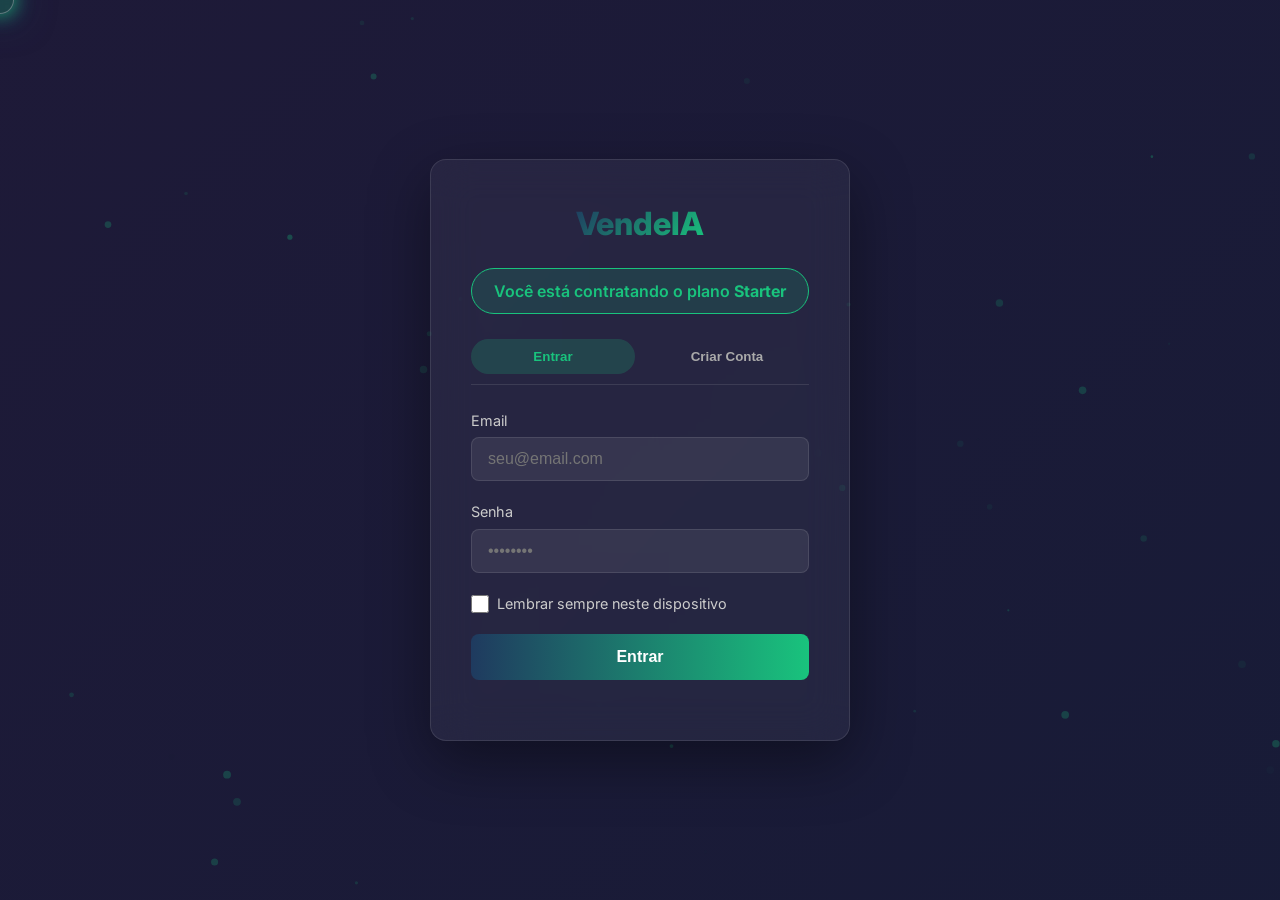
==== auth.html @ 47ccb395 "Add files via upload" ====
<!DOCTYPE html>
<html lang="pt-BR">
<head>
    <meta charset="UTF-8">
    <meta name="viewport" content="width=device-width, initial-scale=1.0">
    <title>VendeIA · Autenticação</title>
    <link rel="preconnect" href="https://fonts.googleapis.com">
    <link rel="preconnect" href="https://fonts.gstatic.com" crossorigin>
    <link href="https://fonts.googleapis.com/css2?family=Inter:opsz,wght@14..32,400;14..32,500;14..32,600;14..32,700&display=swap" rel="stylesheet">
    <link rel="stylesheet" href="style.css">
</head>
<body>
    <!-- Fundo animado (mesmo do site) -->
    <div class="animated-bg"></div>
    <div id="cursor-glow"></div>
    <canvas id="particles-canvas"></canvas>

    <div class="auth-wrapper">
        <div class="auth-card">
            <!-- Logo -->
            <div class="auth-logo">
                <img src="assets/img/logo.png" alt="VendeIA" onerror="this.style.display='none'; this.parentElement.innerHTML='<span>VendeIA</span>'">
            </div>

            <!-- Plano escolhido via URL -->
            <div class="auth-plan-info" id="planInfo"></div>

            <!-- Tabs -->
            <div class="auth-tabs">
                <button class="auth-tab active" id="tabLogin" onclick="showLogin()">Entrar</button>
                <button class="auth-tab" id="tabRegister" onclick="showRegister()">Criar Conta</button>
            </div>

            <!-- FORMULÁRIO DE LOGIN -->
            <form id="loginForm" style="display: block;">
                <div class="auth-field">
                    <label>Email</label>
                    <input type="email" id="loginEmail" placeholder="seu@email.com" required>
                </div>
                <div class="auth-field">
                    <label>Senha</label>
                    <input type="password" id="loginPassword" placeholder="••••••••" required>
                </div>
                <div class="auth-remember">
                    <input type="checkbox" id="loginRemember">
                    <label for="loginRemember">Lembrar sempre neste dispositivo</label>
                </div>
                <button type="submit" class="auth-btn">Entrar</button>
            </form>

            <!-- FORMULÁRIO DE CADASTRO -->
            <form id="registerForm" style="display: none;">
                <div class="auth-field">
                    <label>Nome completo</label>
                    <input type="text" id="regNome" placeholder="Seu nome" required>
                </div>
                <div class="auth-field">
                    <label>Email</label>
                    <input type="email" id="regEmail" placeholder="seu@email.com" required>
                </div>
                <div class="auth-field">
                    <label>Senha</label>
                    <input type="password" id="regPassword" placeholder="Crie uma senha" required>
                </div>
                <div class="auth-field">
                    <label>Nome da empresa</label>
                    <input type="text" id="regEmpresa" placeholder="Minha Empresa" required>
                </div>
                <div class="auth-field">
                    <label>Nicho da empresa</label>
                    <input type="text" id="regNicho" placeholder="Ex: Barbearia, Padaria" required>
                </div>
                <div class="auth-remember">
                    <input type="checkbox" id="regRemember">
                    <label for="regRemember">Lembrar sempre neste dispositivo</label>
                </div>
                <button type="submit" class="auth-btn">Criar Conta</button>
            </form>

            <!-- Mensagem de erro -->
            <div id="authError" class="auth-error"></div>
        </div>
    </div>

    <script src="auth.js"></script>
</body>
</html>
---- style.css ----
/* ===== RESET & VARIÁVEIS ===== */
* {
    margin: 0;
    padding: 0;
    box-sizing: border-box;
    cursor: none;
}
body {
    font-family: 'Inter', sans-serif;
    background-color: #0b0f17;
    color: #FFFFFF;
    line-height: 1.5;
    overflow-x: hidden;
    position: relative;
}
:root {
    --azul-profundo: #1F3A5F;
    --verde-performance: #19C37D;
    --roxo-tech: #8B5CF6;
    --preto-carbon: #0b0f17;
    --branco: #FFFFFF;
    --grad-primary: linear-gradient(135deg, #1F3A5F 0%, #19C37D 100%);
    --grad-animado: linear-gradient(-45deg, #0F172A, #1E293B, #0ea5a4, #6366f1, #8B5CF6);
    --glass-bg: rgba(255, 255, 255, 0.03);
    --glass-border: rgba(255, 255, 255, 0.05);
}
/* ===== FUNDO GRADIENTE ANIMADO ===== */
.animated-bg {
    position: fixed;
    top: 0;
    left: 0;
    width: 100%;
    height: 100%;
    background: var(--grad-animado);
    background-size: 400% 400%;
    animation: gradientMove 12s ease infinite;
    opacity: 0.15;
    z-index: -2;
    pointer-events: none;
}
@keyframes gradientMove {
    0% { background-position: 0% 50%; }
    50% { background-position: 100% 50%; }
    100% { background-position: 0% 50%; }
}
/* ===== CURSOR GLOW ===== */
#cursor-glow {
    position: fixed;
    width: 28px;
    height: 28px;
    background: rgba(25, 195, 125, 0.25);
    border-radius: 50%;
    pointer-events: none;
    z-index: 9999;
    transform: translate(-50%, -50%);
    transition: width 0.2s, height 0.2s, background 0.2s;
    box-shadow: 0 0 20px #19C37D, 0 0 40px #1F3A5F;
    border: 1px solid rgba(255,255,255,0.3);
    backdrop-filter: blur(2px);
}
#progress-bar {
    position: fixed;
    top: 0;
    left: 0;
    width: 0%;
    height: 3px;
    background: var(--grad-primary);
    z-index: 10000;
    transition: width 0.1s ease;
    box-shadow: 0 0 15px #19C37D;
}
#particles-canvas {
    position: fixed;
    top: 0;
    left: 0;
    width: 100%;
    height: 100%;
    z-index: -1;
    pointer-events: none;
}
.floating-words {
    position: fixed;
    top: 0;
    left: 0;
    width: 100%;
    height: 100%;
    z-index: 0;
    pointer-events: none;
    overflow: hidden;
}
.floating-words span {
    position: absolute;
    font-size: clamp(1.2rem, 4vw, 2.5rem);
    font-weight: 700;
    color: rgba(25, 195, 125, 0.08);
    text-transform: uppercase;
    letter-spacing: 4px;
    white-space: nowrap;
    animation: floatWord 20s linear infinite;
    user-select: none;
    text-shadow: 0 0 10px rgba(25,195,125,0.2);
}
@keyframes floatWord {
    0% { transform: translateX(100%) translateY(0) rotate(0deg); opacity: 0; }
    10% { opacity: 0.3; }
    90% { opacity: 0.3; }
    100% { transform: translateX(-100%) translateY(-40px) rotate(5deg); opacity: 0; }
}
/* ===== HEADER ===== */
.header {
    position: fixed;
    top: 0;
    left: 0;
    width: 100%;
    padding: 10px 40px;
    display: flex;
    justify-content: space-between;
    align-items: center;
    z-index: 1000;
    backdrop-filter: blur(10px);
    background: rgba(14, 17, 23, 0.7);
    border-bottom: 1px solid rgba(25,195,125,0.2);
    height: auto;
    min-height: 70px;
}
.logo {
    position: relative;
    display: flex;
    align-items: center;
    line-height: 0;
}
.logo img {
    height: 70px;
    width: auto;
    filter: drop-shadow(0 0 20px #19C37D) drop-shadow(0 0 40px #1F3A5F);
    animation: logoGlow 3s infinite alternate;
    display: block;
}
@keyframes logoGlow {
    from { filter: drop-shadow(0 0 15px #19C37D) drop-shadow(0 0 30px #1F3A5F); }
    to { filter: drop-shadow(0 0 25px #19C37D) drop-shadow(0 0 50px #8B5CF6); }
}
.nav-menu {
    display: flex;
    gap: 30px;
}
.nav-menu a {
    color: white;
    text-decoration: none;
    font-weight: 500;
    transition: 0.3s;
    font-size: 1.1rem;
    padding: 8px 16px;
    border-radius: 40px;
    background: rgba(255,255,255,0.02);
    border: 1px solid transparent;
}
.nav-menu a:hover {
    border-color: #19C37D;
    background: rgba(25,195,125,0.1);
    box-shadow: 0 0 20px #19C37D33;
}
/* ===== CONTEÚDO PRINCIPAL (SITE) ===== */
.main-content {
    transition: opacity 0.3s ease;
}
.container {
    max-width: 1280px;
    margin: 0 auto;
    padding: 0 24px;
    position: relative;
    z-index: 10;
}
section {
    padding: 100px 0;
    position: relative;
    z-index: 10;
    scroll-margin-top: 100px;
}
h1, h2, h3 {
    font-weight: 700;
    letter-spacing: -0.02em;
}
h1 {
    font-size: clamp(2.5rem, 8vw, 4.5rem);
    line-height: 1.1;
    background: linear-gradient(to right, #FFFFFF, #19C37D);
    -webkit-background-clip: text;
    -webkit-text-fill-color: transparent;
    background-clip: text;
}
h2 {
    font-size: clamp(2rem, 5vw, 3rem);
    margin-bottom: 24px;
    background: linear-gradient(to right, #FFFFFF, #19C37D);
    -webkit-background-clip: text;
    -webkit-text-fill-color: transparent;
    background-clip: text;
}
.subhead {
    font-size: 1.25rem;
    color: #B0B0B0;
    margin-bottom: 32px;
}
.btn {
    display: inline-block;
    padding: 16px 32px;
    border-radius: 60px;
    font-weight: 600;
    text-decoration: none;
    transition: all 0.3s ease;
    border: none;
    font-size: 1rem;
    cursor: none;
    position: relative;
    overflow: hidden;
}
.btn-primary {
    background: var(--grad-primary);
    color: white;
    box-shadow: 0 0 20px #19C37D, 0 0 40px #1F3A5F;
}
.btn-primary:hover {
    transform: scale(1.05);
    box-shadow: 0 0 30px #19C37D, 0 0 60px #8B5CF6;
}
.btn-outline {
    background: transparent;
    border: 2px solid rgba(255,255,255,0.2);
    color: white;
    margin-left: 16px;
    box-shadow: 0 0 15px rgba(25,195,125,0.2);
}
.btn-outline:hover {
    border-color: #19C37D;
    background: rgba(25,195,125,0.1);
    box-shadow: 0 0 30px #19C37D;
}
/* ===== HERO COM TYPING ===== */
.hero {
    display: grid;
    grid-template-columns: 1fr 1fr;
    gap: 60px;
    align-items: center;
    min-height: 90vh;
}
.typing-container {
    font-size: 2rem;
    font-weight: 600;
    margin-bottom: 20px;
    color: #FFFFFF;
}
#typing-text {
    color: #19C37D;
    border-right: 3px solid #19C37D;
    padding-right: 5px;
    animation: blink 0.7s infinite;
}
@keyframes blink {
    50% { border-color: transparent; }
}
.hero-mockup {
    position: relative;
    animation: float 6s ease-in-out infinite;
}
.mockup-frame {
    background: rgba(15, 20, 30, 0.7);
    backdrop-filter: blur(15px);
    border-radius: 24px;
    padding: 20px;
    border: 1px solid rgba(25,195,125,0.3);
    box-shadow: 0 30px 50px -20px #19C37D, 0 0 0 2px rgba(139,92,246,0.2);
    overflow: hidden;
    aspect-ratio: 4/3;
    display: flex;
    align-items: center;
    justify-content: center;
}
.mockup-glow {
    position: absolute;
    top: -10%;
    left: -10%;
    width: 120%;
    height: 120%;
    background: radial-gradient(circle at 30% 50%, rgba(25,195,125,0.3), transparent 70%);
    filter: blur(40px);
    z-index: -1;
}
.mockup-animated {
    width: 100%;
    height: 100%;
    background: linear-gradient(145deg, #1F3A5F, #0E1117);
    border-radius: 16px;
    display: flex;
    flex-direction: column;
    padding: 16px;
    gap: 8px;
}
.mockup-bar {
    height: 12px;
    width: 80%;
    background: rgba(255,255,255,0.1);
    border-radius: 20px;
    position: relative;
    overflow: hidden;
}
.mockup-bar::after {
    content: '';
    position: absolute;
    top: 0;
    left: 0;
    height: 100%;
    width: 60%;
    background: linear-gradient(90deg, #19C37D, #1F3A5F);
    border-radius: 20px;
    animation: loading 2s infinite alternate;
}
@keyframes loading {
    0% { width: 20%; }
    100% { width: 80%; }
}
/* ===== NÚMEROS GRANDES ===== */
.social-proof {
    display: flex;
    justify-content: space-around;
    flex-wrap: wrap;
    gap: 40px;
    margin: 60px 0;
    text-align: center;
}
.social-item {
    font-size: 2.8rem;
    font-weight: 800;
    background: linear-gradient(135deg, #FFFFFF, #19C37D, #8B5CF6);
    -webkit-background-clip: text;
    -webkit-text-fill-color: transparent;
    background-clip: text;
}
.social-item span {
    display: block;
    font-size: 1.2rem;
    color: #CCC;
    font-weight: 400;
    -webkit-text-fill-color: #CCC;
    background: none;
}
/* ===== CARDS FLUTUANTES ===== */
.cards-grid {
    display: grid;
    grid-template-columns: repeat(auto-fit, minmax(250px, 1fr));
    gap: 30px;
    margin-top: 50px;
}
.benefit-card {
    background: var(--glass-bg);
    backdrop-filter: blur(10px);
    border: 1px solid var(--glass-border);
    border-radius: 28px;
    padding: 40px 24px;
    text-align: center;
    transition: all 0.4s cubic-bezier(0.175, 0.885, 0.32, 1.275);
}
.benefit-card:hover {
    transform: translateY(-12px);
    box-shadow: 0 30px 60px rgba(25,195,125,0.3), 0 0 0 2px rgba(139,92,246,0.3);
    border-color: #19C37D;
}
.benefit-card i {
    font-size: 3.5rem;
    color: #19C37D;
    margin-bottom: 20px;
    transition: transform 0.4s ease;
}
.benefit-card:hover i {
    transform: scale(1.1) rotate(2deg);
}
/* ===== BETA CONTAINER (VALIDAÇÃO) ===== */
.beta-container {
    display: none;
    min-height: 100vh;
    background: #0b0f17;
    position: relative;
    z-index: 20;
    padding: 120px 0 60px;
}
/* Estilos específicos da página de validação */
.beta-container .counter {
    background: rgba(25,195,125,0.1);
    border: 1px solid rgba(25,195,125,0.3);
    border-radius: 60px;
    padding: 12px 24px;
    display: inline-block;
    margin-bottom: 30px;
    backdrop-filter: blur(5px);
    font-weight: 600;
    font-size: 1rem;
    color: #19C37D;
    box-shadow: 0 0 20px rgba(25,195,125,0.2);
}
.beta-container .counter i {
    margin-right: 8px;
}
.beta-container .benefits-grid {
    display: grid;
    grid-template-columns: repeat(auto-fit, minmax(280px, 1fr));
    gap: 30px;
    margin-top: 50px;
}
.beta-container .benefit-card {
    background: var(--glass-bg);
    backdrop-filter: blur(10px);
    border: 1px solid var(--glass-border);
    border-radius: 32px;
    padding: 40px 30px;
    transition: transform 0.3s, border-color 0.3s;
}
.beta-container .benefit-card:hover {
    transform: translateY(-8px);
    border-color: #19C37D;
    box-shadow: 0 20px 40px rgba(25,195,125,0.2);
}
.beta-container .benefit-card i {
    font-size: 2.5rem;
    color: #19C37D;
    margin-bottom: 20px;
}
.beta-container .audience-list {
    display: flex;
    flex-wrap: wrap;
    gap: 20px;
    margin-top: 30px;
}
.beta-container .audience-item {
    background: rgba(25,195,125,0.05);
    border: 1px solid rgba(25,195,125,0.2);
    border-radius: 60px;
    padding: 12px 30px;
    font-weight: 500;
    font-size: 1.2rem;
    backdrop-filter: blur(4px);
}
.beta-container .steps {
    display: flex;
    justify-content: space-between;
    flex-wrap: wrap;
    gap: 30px;
    margin-top: 50px;
}
.beta-container .step {
    flex: 1;
    min-width: 200px;
    text-align: center;
}
.beta-container .step-number {
    width: 60px;
    height: 60px;
    background: var(--grad-primary);
    border-radius: 50%;
    display: flex;
    align-items: center;
    justify-content: center;
    font-size: 1.8rem;
    font-weight: 700;
    margin: 0 auto 20px;
    box-shadow: 0 0 30px #19C37D;
}
.beta-container .form-container {
    background: rgba(0,0,0,0.3);
    backdrop-filter: blur(15px);
    border: 1px solid rgba(25,195,125,0.2);
    border-radius: 48px;
    padding: 50px;
    max-width: 600px;
    margin: 0 auto;
}
.beta-container .form-group {
    margin-bottom: 25px;
}
.beta-container .form-group label {
    display: block;
    margin-bottom: 8px;
    color: #CCC;
    font-weight: 500;
}
.beta-container .form-group input,
.beta-container .form-group select {
    width: 100%;
    padding: 16px 24px;
    background: rgba(255,255,255,0.05);
    border: 1px solid rgba(255,255,255,0.1);
    border-radius: 60px;
    color: white;
    font-size: 1rem;
    transition: border 0.3s;
}
.beta-container .form-group input:focus,
.beta-container .form-group select:focus {
    border-color: #19C37D;
    outline: none;
    box-shadow: 0 0 20px #19C37D33;
}
.beta-container .success-message {
    text-align: center;
    padding: 40px;
    background: rgba(25,195,125,0.1);
    border-radius: 48px;
    border: 1px solid #19C37D;
    margin-top: 40px;
}
.beta-container .success-message i {
    font-size: 4rem;
    color: #19C37D;
    margin-bottom: 20px;
}
.beta-container .success-message h3 {
    font-size: 2rem;
    margin-bottom: 15px;
}
.beta-container .whatsapp-btn {
    background: #25D366;
    color: white;
    padding: 16px 32px;
    border-radius: 60px;
    text-decoration: none;
    display: inline-block;
    margin-top: 25px;
    font-weight: 600;
    transition: 0.3s;
}
.beta-container .whatsapp-btn:hover {
    transform: scale(1.05);
    box-shadow: 0 0 30px #25D366;
}
.beta-container .payment-intent {
    background: rgba(139,92,246,0.1);
    border-radius: 32px;
    padding: 40px;
    margin-top: 60px;
    text-align: center;
}
.beta-container .payment-intent h3 {
    font-size: 1.8rem;
    margin-bottom: 20px;
}
.beta-container .payment-intent .price {
    font-size: 2.5rem;
    font-weight: 700;
    color: #19C37D;
    margin: 20px 0;
}
.beta-container .payment-buttons {
    display: flex;
    gap: 20px;
    justify-content: center;
    flex-wrap: wrap;
}
.beta-container .payment-buttons button {
    background: transparent;
    border: 2px solid #19C37D;
    color: white;
    padding: 16px 40px;
    border-radius: 60px;
    font-weight: 600;
    font-size: 1.2rem;
    cursor: pointer;
    transition: 0.3s;
}
.beta-container .payment-buttons button:hover {
    background: #19C37D;
    color: #0b0f17;
}
.back-to-site {
    position: fixed;
    bottom: 30px;
    right: 30px;
    background: var(--grad-primary);
    color: white;
    padding: 12px 24px;
    border-radius: 40px;
    text-decoration: none;
    font-weight: 600;
    box-shadow: 0 0 30px #19C37D;
    z-index: 100;
}
.footer {
    text-align: center;
    padding: 40px;
    border-top: 1px solid rgba(255,255,255,0.05);
}
/* ===== RESPONSIVIDADE ===== */
@media (max-width: 900px) {
    .hero { grid-template-columns: 1fr; text-align: center; }
    .btn-outline { margin-left: 0; margin-top: 16px; }
    .header { flex-direction: column; gap: 15px; padding: 15px 20px; }
    .nav-menu { flex-wrap: wrap; justify-content: center; }
}
@media (max-width: 600px) {
    .btn { display: block; width: 100%; margin: 10px 0; }
    .beta-container .form-container { padding: 30px 20px; }
}
/* fallback cursor */
@media (hover: none) and (pointer: coarse) {
    * { cursor: auto !important; }
    #cursor-glow { display: none; }

}

/* ===== NOVOS ESTILOS PARA AUTH E DASHBOARD ===== */

/* Wrapper da auth */
.auth-wrapper {
    min-height: 100vh;
    display: flex;
    align-items: center;
    justify-content: center;
    padding: 20px;
}

/* Card de autenticação */
.auth-card {
    width: 420px;
    max-width: 100%;
    padding: 40px;
    background: rgba(255,255,255,0.05);
    backdrop-filter: blur(20px);
    -webkit-backdrop-filter: blur(20px);
    border-radius: 16px;
    box-shadow: 0 20px 60px rgba(0,0,0,0.4);
    border: 1px solid rgba(255,255,255,0.1);
    position: relative;
    z-index: 10;
}

.auth-logo {
    text-align: center;
    margin-bottom: 20px;
}
.auth-logo img {
    height: 50px;
    filter: drop-shadow(0 0 15px var(--verde-performance));
}
.auth-logo span {
    font-size: 2rem;
    font-weight: 800;
    background: var(--grad-primary);
    -webkit-background-clip: text;
    -webkit-text-fill-color: transparent;
}

.auth-plan-info {
    background: rgba(25,195,125,0.15);
    border: 1px solid var(--verde-performance);
    border-radius: 30px;
    padding: 10px 20px;
    margin-bottom: 25px;
    text-align: center;
    font-weight: 600;
    color: var(--verde-performance);
}

.auth-tabs {
    display: flex;
    gap: 10px;
    margin-bottom: 25px;
    border-bottom: 1px solid rgba(255,255,255,0.1);
    padding-bottom: 10px;
}

.auth-tab {
    flex: 1;
    background: transparent;
    border: none;
    color: #aaa;
    font-weight: 600;
    padding: 10px;
    cursor: pointer;
    transition: 0.3s;
    border-radius: 30px;
}
.auth-tab.active {
    background: rgba(25,195,125,0.2);
    color: var(--verde-performance);
}
.auth-tab:hover {
    color: white;
}

.auth-field {
    margin-bottom: 20px;
}
.auth-field label {
    display: block;
    margin-bottom: 6px;
    color: #ccc;
    font-size: 0.9rem;
}
.auth-field input {
    width: 100%;
    padding: 12px 16px;
    background: rgba(255,255,255,0.08);
    border: 1px solid rgba(255,255,255,0.1);
    border-radius: 8px;
    color: white;
    font-size: 1rem;
    transition: 0.3s;
}
.auth-field input:focus {
    border-color: var(--verde-performance);
    outline: none;
    box-shadow: 0 0 15px rgba(25,195,125,0.3);
}

.auth-remember {
    display: flex;
    align-items: center;
    gap: 8px;
    margin-bottom: 20px;
}
.auth-remember input {
    width: 18px;
    height: 18px;
    accent-color: var(--verde-performance);
}
.auth-remember label {
    color: #ccc;
    font-size: 0.9rem;
}

.auth-btn {
    width: 100%;
    padding: 14px;
    background: linear-gradient(90deg, #1F3A5F, #19C37D);
    border: none;
    border-radius: 8px;
    color: white;
    font-weight: 700;
    font-size: 1rem;
    cursor: pointer;
    transition: 0.3s;
}
.auth-btn:hover {
    transform: translateY(-3px);
    box-shadow: 0 10px 30px rgba(25,195,125,0.4);
}

.auth-error {
    margin-top: 20px;
    color: #ff6b6b;
    text-align: center;
    font-weight: 500;
}

/* ===== DASHBOARD ===== */
.dashboard-container {
    display: flex;
    min-height: 100vh;
}

.dashboard-sidebar {
    width: 260px;
    background: rgba(10,15,25,0.8);
    backdrop-filter: blur(10px);
    border-right: 1px solid rgba(25,195,125,0.2);
    padding: 30px 20px;
}

.sidebar-logo {
    font-size: 1.8rem;
    font-weight: 800;
    background: var(--grad-primary);
    -webkit-background-clip: text;
    -webkit-text-fill-color: transparent;
    margin-bottom: 40px;
    text-align: center;
}

.sidebar-nav {
    display: flex;
    flex-direction: column;
    gap: 10px;
}

.sidebar-nav a {
    color: #aaa;
    text-decoration: none;
    padding: 12px 16px;
    border-radius: 12px;
    display: flex;
    align-items: center;
    gap: 12px;
    transition: 0.3s;
}
.sidebar-nav a i {
    width: 24px;
    color: var(--verde-performance);
}
.sidebar-nav a:hover, .sidebar-nav a.active {
    background: rgba(25,195,125,0.1);
    color: white;
    border-left: 3px solid var(--verde-performance);
}

.dashboard-main {
    flex: 1;
    padding: 30px;
    overflow-y: auto;
}

.dashboard-header {
    display: flex;
    justify-content: space-between;
    align-items: center;
    margin-bottom: 40px;
    flex-wrap: wrap;
    gap: 20px;
}

.dashboard-header h1 {
    font-size: 2rem;
    background: none;
    -webkit-text-fill-color: white;
    color: white;
    margin: 0;
}

.plan-badge {
    background: rgba(25,195,125,0.2);
    color: var(--verde-performance);
    padding: 6px 16px;
    border-radius: 30px;
    display: inline-block;
    font-weight: 600;
}

.company-name {
    background: rgba(255,255,255,0.05);
    padding: 10px 20px;
    border-radius: 30px;
    border: 1px solid rgba(255,255,255,0.1);
}

.welcome-card {
    background: rgba(255,255,255,0.02);
    backdrop-filter: blur(10px);
    border: 1px solid rgba(255,255,255,0.05);
    border-radius: 24px;
    padding: 40px;
}

.info-grid {
    display: grid;
    grid-template-columns: repeat(auto-fit, minmax(200px, 1fr));
    gap: 30px;
    margin: 30px 0;
}

.info-item {
    display: flex;
    flex-direction: column;
    gap: 8px;
}
.info-label {
    color: #aaa;
    font-size: 0.9rem;
    text-transform: uppercase;
}
.info-value {
    font-size: 1.3rem;
    font-weight: 600;
    color: var(--verde-performance);
}

.dashboard-cta {
    display: inline-block;
    margin-top: 20px;
    padding: 14px 32px;
    background: var(--grad-primary);
    border-radius: 40px;
    color: white;
    text-decoration: none;
    font-weight: 600;
    transition: 0.3s;
    box-shadow: 0 0 20px rgba(25,195,125,0.3);
}
.dashboard-cta:hover {
    transform: scale(1.05);
    box-shadow: 0 0 40px rgba(25,195,125,0.5);
}

/* Responsividade */
@media (max-width: 768px) {
    .dashboard-container {
        flex-direction: column;
    }
    .dashboard-sidebar {
        width: 100%;
        border-right: none;
        border-bottom: 1px solid rgba(25,195,125,0.2);
    }
}
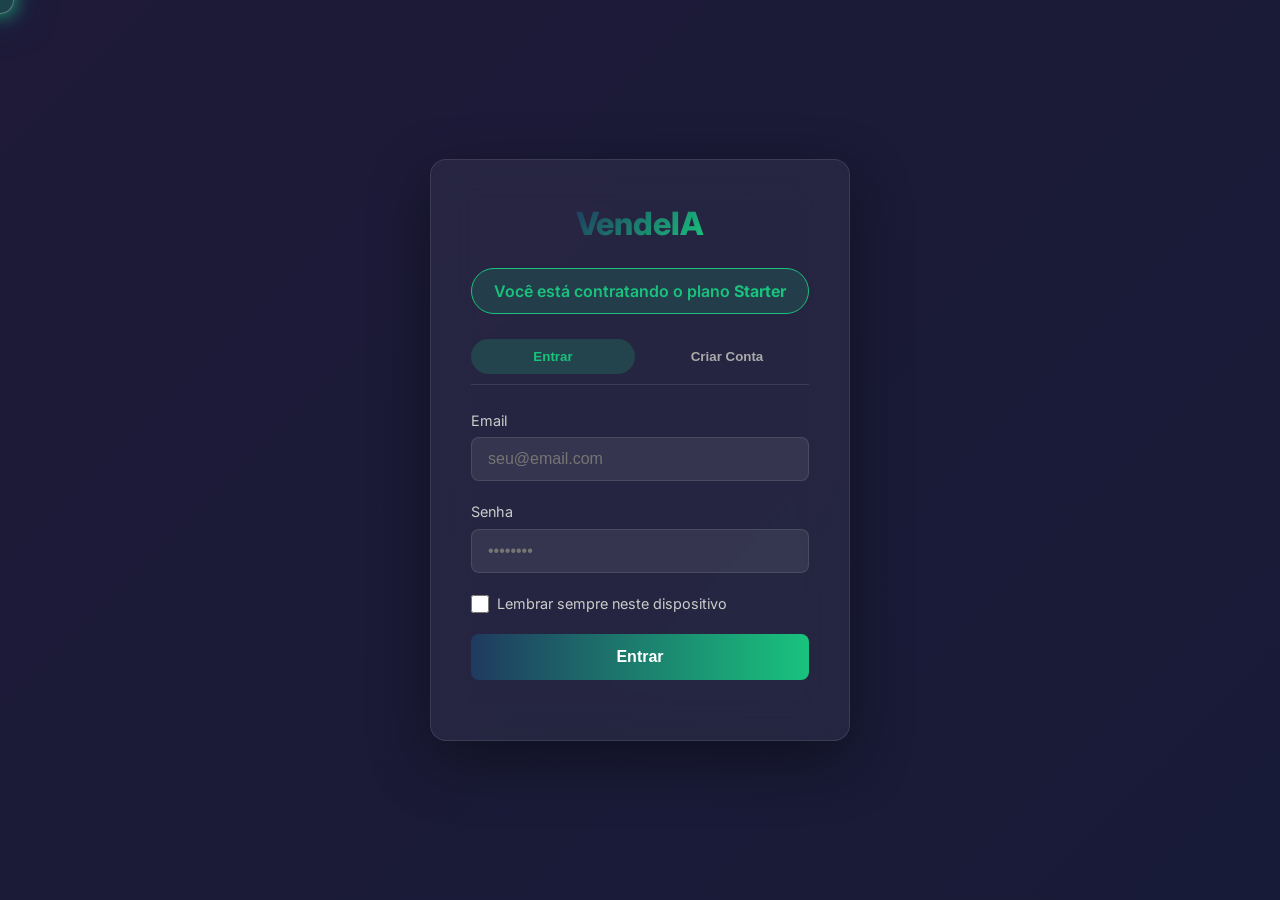
==== commit 9aefae88: "Update auth.html" ====
--- a/auth.html
+++ b/auth.html
@@ -7,10 +7,11 @@
     <link rel="preconnect" href="https://fonts.googleapis.com">
     <link rel="preconnect" href="https://fonts.gstatic.com" crossorigin>
     <link href="https://fonts.googleapis.com/css2?family=Inter:opsz,wght@14..32,400;14..32,500;14..32,600;14..32,700&display=swap" rel="stylesheet">
+    <link rel="stylesheet" href="https://cdnjs.cloudflare.com/ajax/libs/font-awesome/6.0.0-beta3/css/all.min.css">
     <link rel="stylesheet" href="style.css">
 </head>
 <body>
-    <!-- Fundo animado (mesmo do site) -->
+    <!-- Elementos do cursor e fundo -->
     <div class="animated-bg"></div>
     <div id="cursor-glow"></div>
     <canvas id="particles-canvas"></canvas>
@@ -84,4 +85,4 @@
 
     <script src="auth.js"></script>
 </body>
-</html>+</html>
--- a/style.css
+++ b/style.css
@@ -123,13 +123,13 @@
     height: auto;
     min-height: 70px;
 }
-.logo {
+.logo { file:///C:/Users/Isaac%20Moreira/Documents/ISAAC/VENDEIA/LOGO_SITE.png
     position: relative;
     display: flex;
     align-items: center;
     line-height: 0;
 }
-.logo img {
+.logo img { file:///C:/Users/Isaac%20Moreira/Documents/ISAAC/VENDEIA/LOGO_SITE.png
     height: 70px;
     width: auto;
     filter: drop-shadow(0 0 20px #19C37D) drop-shadow(0 0 40px #1F3A5F);
@@ -898,3 +898,238 @@
         border-bottom: 1px solid rgba(25,195,125,0.2);
     }
 }
+
+/* Botões de login/cadastro no cabeçalho */
+.nav-link.btn-cadastro {
+    background: var(--grad-primary);
+    color: white !important;
+    border: none;
+    padding: 10px 24px;
+    border-radius: 40px;
+    font-weight: 600;
+    box-shadow: 0 0 15px rgba(25,195,125,0.3);
+    transition: 0.3s;
+    margin-left: 10px;
+}
+.nav-link.btn-cadastro:hover {
+    transform: scale(1.05);
+    box-shadow: 0 0 25px rgba(25,195,125,0.6);
+}
+
+.nav-link {
+    color: white;
+    text-decoration: none;
+    font-weight: 500;
+    transition: 0.3s;
+    padding: 8px 16px;
+    border-radius: 40px;
+}
+.nav-link:hover {
+    background: rgba(25,195,125,0.1);
+    border: 1px solid var(--verde-performance);
+}
+/* ===== SEÇÃO PLANOS ===== */
+.plans-container {
+    display: grid;
+    grid-template-columns: repeat(auto-fit, minmax(280px, 1fr));
+    gap: 30px;
+    margin-top: 50px;
+}
+
+.plan-card {
+    background: rgba(255,255,255,0.02);
+    backdrop-filter: blur(10px);
+    border: 1px solid rgba(255,255,255,0.05);
+    border-radius: 28px;
+    padding: 30px 20px 40px;
+    text-align: center;
+    transition: all 0.3s ease;
+    position: relative;
+    overflow: hidden;
+}
+
+.plan-card:hover {
+    transform: translateY(-10px);
+    border-color: var(--verde-performance);
+    box-shadow: 0 20px 40px rgba(25,195,125,0.2);
+}
+
+.plan-card.featured {
+    border: 2px solid var(--verde-performance);
+    box-shadow: 0 0 30px rgba(25,195,125,0.3);
+}
+
+.plan-image {
+    width: 100%;
+    max-height: 160px;
+    object-fit: contain;
+    margin-bottom: 20px;
+    border-radius: 16px;
+}
+
+.plan-card h3 {
+    font-size: 1.8rem;
+    margin-bottom: 10px;
+    background: linear-gradient(to right, #FFFFFF, var(--verde-performance));
+    -webkit-background-clip: text;
+    -webkit-text-fill-color: transparent;
+    background-clip: text;
+}
+
+.plan-card .price {
+    font-size: 2.5rem;
+    font-weight: 700;
+    color: var(--verde-performance);
+    margin-bottom: 20px;
+}
+
+.plan-card .price small {
+    font-size: 1rem;
+    color: #AAA;
+    font-weight: 400;
+}
+
+.plan-features {
+    list-style: none;
+    margin-bottom: 30px;
+    text-align: left;
+    padding: 0 20px;
+}
+
+.plan-features li {
+    margin-bottom: 12px;
+    color: #CCC;
+    display: flex;
+    align-items: center;
+    gap: 10px;
+}
+
+.plan-features i {
+    color: var(--verde-performance);
+    font-size: 1.1rem;
+}
+
+.btn-plan {
+    background: linear-gradient(135deg, #1F3A5F, #19C37D);
+    color: white;
+    padding: 14px 30px;
+    border-radius: 40px;
+    text-decoration: none;
+    font-weight: 600;
+    display: inline-block;
+    transition: 0.3s;
+    box-shadow: 0 5px 15px rgba(25,195,125,0.3);
+}
+
+.btn-plan:hover {
+    transform: scale(1.05);
+    box-shadow: 0 10px 30px rgba(25,195,125,0.6);
+}
+
+@media (max-width: 768px) {
+    .plans-container {
+        grid-template-columns: 1fr; /* empilha os cards */
+        gap: 20px;
+        padding: 0 10px;
+    }
+    .plan-card {
+        padding: 20px 15px 30px;
+    }
+    .plan-image {
+        max-height: 120px;
+    }
+    .plan-card h3 {
+        font-size: 1.5rem;
+    }
+    .plan-card .price {
+        font-size: 2rem;
+    }
+    .plan-features {
+        padding: 0 10px;
+    }
+    .btn-plan {
+        width: 100%;
+        padding: 12px 20px;
+    }
+}
+
+/* Ajustes extras para telas muito pequenas (ex: 480px) */
+@media (max-width: 480px) {
+    .plan-features li {
+        font-size: 0.9rem;
+    }
+    .plan-card .price {
+        font-size: 1.8rem;
+    }
+}
+
+/* ===== MOBILE: AJUSTES PARA SEÇÃO DE PLANOS ===== */
+@media (max-width: 768px) {
+    .plans-container {
+        grid-template-columns: 1fr; /* empilha os cards verticalmente */
+        gap: 20px;
+        padding: 0 15px;
+    }
+
+    .plan-card {
+        padding: 25px 15px 30px;
+    }
+
+    .plan-image {
+        max-height: 120px; /* reduz tamanho da imagem */
+        margin-bottom: 15px;
+    }
+
+    .plan-card h3 {
+        font-size: 1.6rem;
+    }
+
+    .plan-card .price {
+        font-size: 2rem;
+    }
+
+    .plan-features {
+        padding: 0 10px;
+        margin-bottom: 20px;
+    }
+
+    .plan-features li {
+        font-size: 0.95rem;
+        gap: 8px;
+    }
+
+    .btn-plan {
+        width: 100%; /* botão ocupa toda largura */
+        padding: 14px 20px;
+        font-size: 1rem;
+        box-sizing: border-box;
+    }
+}
+
+/* Ajustes extras para telas muito pequenas (ex: até 480px) */
+@media (max-width: 480px) {
+    .plan-card {
+        padding: 20px 12px 25px;
+    }
+
+    .plan-image {
+        max-height: 100px;
+    }
+
+    .plan-card h3 {
+        font-size: 1.4rem;
+    }
+
+    .plan-card .price {
+        font-size: 1.8rem;
+    }
+
+    .plan-features li {
+        font-size: 0.85rem;
+    }
+
+    .btn-plan {
+        padding: 12px 16px;
+        font-size: 0.95rem;
+    }
+}
